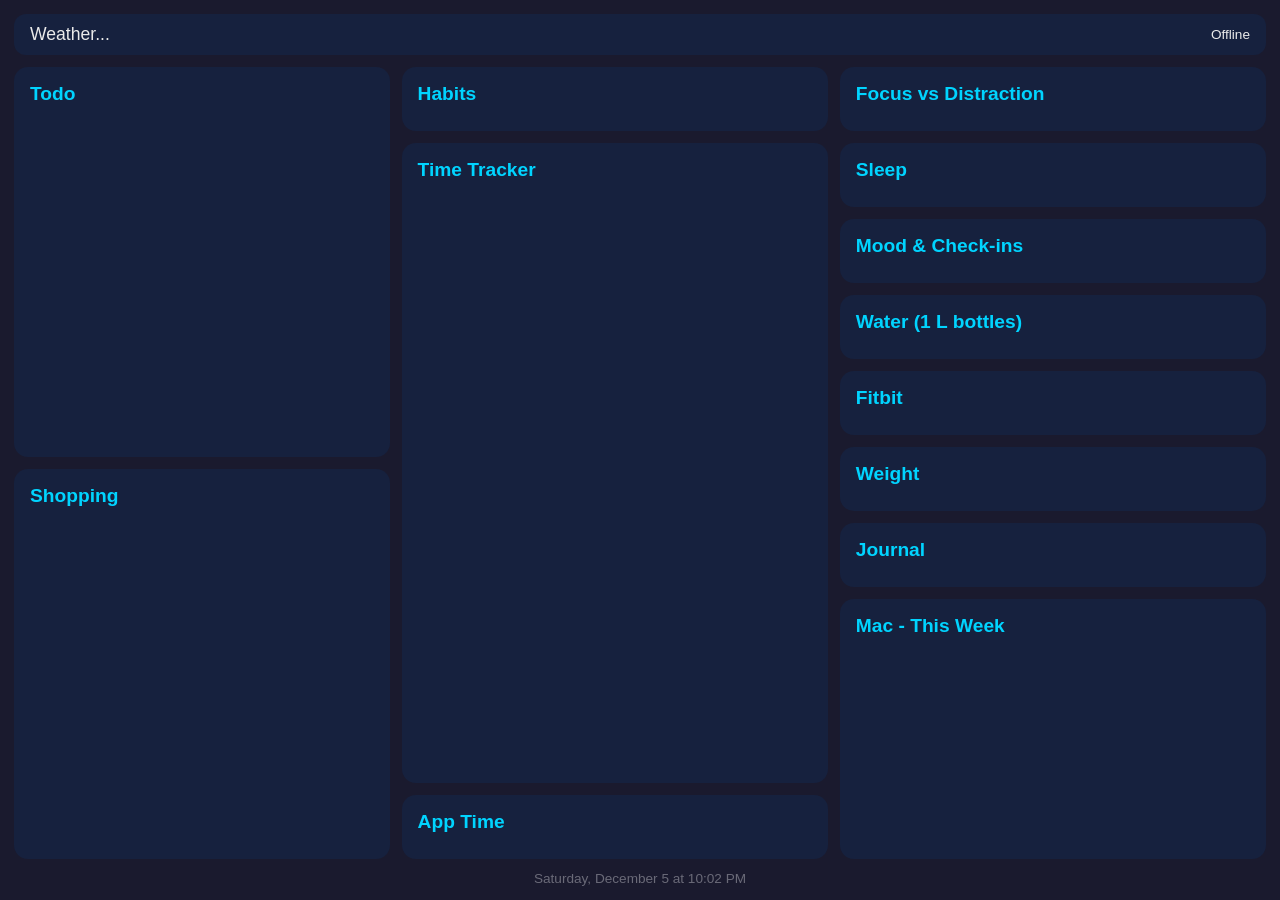
==== static/board.html @ 662f6fb8 "Add Fitbit sleep (bedtime/wake/duration) to health integration tracker.py: list the sleep data type " ====
<!DOCTYPE html>
<html lang="en">
<head>
    <meta charset="UTF-8">
    <meta name="viewport" content="width=device-width, initial-scale=1.0">
    <title>Board</title>
    <style>
        * { margin: 0; padding: 0; box-sizing: border-box; }
        body {
            font-family: -apple-system, BlinkMacSystemFont, "Segoe UI", Roboto, sans-serif;
            background: #1a1a2e; color: #eaeaea; height: 100vh; overflow: hidden;
            display: flex; flex-direction: column; padding: 14px; gap: 12px;
        }
        .bar {
            background: #16213e; border-radius: 12px; padding: 10px 16px;
            display: flex; justify-content: space-between; align-items: center;
            flex-shrink: 0;
        }
        .bar .weather { font-size: 1.1rem; }
        .bar .focus { color: #00d4ff; font-weight: 600; }
        .bar .net { font-size: 0.85rem; }
        .grid { flex: 1; display: grid; grid-template-columns: 30% 1fr 1fr; gap: 12px; overflow: hidden; min-height: 0; }
        .panel {
            background: #16213e; border-radius: 14px; padding: 16px;
            display: flex; flex-direction: column; overflow: hidden; min-height: 0;
        }
        .panel h2 { color: #00d4ff; font-size: 1.2rem; margin-bottom: 10px; flex-shrink: 0; }
        .list { list-style: none; overflow-y: auto; flex: 1; min-height: 0; }
        .list li { padding: 6px 0; font-size: 1rem; }
        .list li.done { color: #8a8a9a; text-decoration: line-through; }
        /* Columns that stack many panels scroll internally rather than clip. */
        .col2 { display: flex; flex-direction: column; gap: 12px; overflow-y: auto; min-height: 0; }
        /* Thin scrollbars so they don't dominate the board. */
        .col2::-webkit-scrollbar, .list::-webkit-scrollbar,
        #mac-week::-webkit-scrollbar, #checkins::-webkit-scrollbar { width: 6px; }
        .col2::-webkit-scrollbar-thumb, .list::-webkit-scrollbar-thumb,
        #mac-week::-webkit-scrollbar-thumb, #checkins::-webkit-scrollbar-thumb {
            background: #2a2f4a; border-radius: 3px;
        }
        /* Narrower screens: drop columns so panels stay readable. */
        @media (max-width: 1100px) {
            .grid { grid-template-columns: 34% 1fr; }
        }
        @media (max-width: 640px) {
            .grid { grid-template-columns: 1fr; overflow-y: auto; }
        }
        /* Lists column: Todo and Shopping share the height evenly. */
        .lists-col .panel { overflow: hidden; }
        .lists-col .list { max-height: none; }
        .habits { display: flex; flex-wrap: wrap; gap: 8px; }
        .habit { background: #0f3460; border-radius: 8px; padding: 6px 10px; font-size: 0.95rem; }
        .habit.done { color: #8a8a9a; text-decoration: line-through; }
        .habit .box { display: inline-block; width: 14px; height: 14px; border: 2px solid #6a7290;
            border-radius: 4px; margin-right: 6px; vertical-align: middle; }
        .habit.done .box { background: #00d4ff; border-color: #00d4ff; }
        .tracker-head { display: flex; justify-content: space-between; align-items: baseline; }
        .countdown { color: #eaeaea; }
        .checkin { padding: 4px 0; font-size: 0.95rem; }
        .checkin .t { color: #00d4ff; font-size: 0.8rem; margin-right: 6px; }
        .app-row { display: flex; justify-content: space-between; padding: 4px 0; }
        .app-row.over { color: #e94560; }
        .app-time { color: #00d4ff; }
        .app-row.over .app-time { color: #e94560; }
        .app-opens { color: #8a8a9a; font-size: 0.8rem; margin-left: 8px; }
        .empty { color: #8a8a9a; font-style: italic; }
        .clock { text-align: center; color: #6a6a78; font-size: 0.85rem; flex-shrink: 0; }
        .stat-row { display: flex; justify-content: space-between; padding: 3px 0; font-size: 0.95rem; }
        .stat-row .v { color: #00d4ff; }
        .fd-bar { height: 12px; border-radius: 6px; overflow: hidden; background: #e94560; margin: 8px 0; }
        .fd-bar > div { height: 100%; background: #00d4ff; }
        .sub { color: #8a8a9a; font-size: 0.85rem; }
        .warn { color: #e94560; }
        .good { color: #00d4ff; }
        .mid { color: #f5a623; }
        .weekrow { margin-top: 6px; }
        .weekrow .head { display: flex; justify-content: space-between; font-size: 0.9rem; }
        .bars { display: flex; align-items: flex-end; gap: 4px; height: 42px; margin-top: 4px; }
        .bars .col { flex: 1; display: flex; flex-direction: column; align-items: center; justify-content: flex-end; height: 100%; }
        .bars .b { width: 100%; background: #00d4ff; border-radius: 3px 3px 0 0; min-height: 3px; }
        .bars .b.empty { background: #2a2f4a; }
        .bars .d { font-size: 0.65rem; color: #6a6a78; margin-top: 2px; }
        .wbar-track { height: 16px; border-radius: 8px; background: #0f3460; overflow: hidden; margin-top: 6px; }
        .wbar-fill { height: 100%; background: #00d4ff; transition: width 0.3s; }
        .wbar-fill.full { background: #2ecc71; }
        .big { font-size: 1.4rem; }
        .big .v { color: #00d4ff; font-weight: 600; }
        .spark2 { display: flex; align-items: flex-end; gap: 3px; height: 46px; margin-top: 8px; }
        .spark2 .col { flex: 1; display: flex; align-items: flex-end; height: 100%; }
        .spark2 .b { width: 100%; background: #00d4ff; border-radius: 2px 2px 0 0; min-height: 3px; }
        .jentry { padding: 4px 0; border-top: 1px solid #22284a; font-size: 0.9rem; }
        .jentry:first-child { border-top: none; }
        .jentry .jd { color: #00d4ff; font-size: 0.75rem; margin-right: 6px; }
    </style>
</head>
<body>
    <div class="bar">
        <span class="weather" id="weather">Weather...</span>
        <span class="focus" id="focus"></span>
        <span class="net" id="net"></span>
    </div>

    <div class="grid">
        <div class="col2 lists-col">
            <div class="panel" style="flex:1 1 0">
                <h2>Todo</h2>
                <ul class="list" id="todo"></ul>
            </div>
            <div class="panel" style="flex:1 1 0">
                <h2>Shopping</h2>
                <ul class="list" id="shopping"></ul>
            </div>
        </div>
        <div class="col2">
            <div class="panel" style="flex:0 0 auto">
                <h2>Habits</h2>
                <div class="habits" id="habits"></div>
            </div>
            <div class="panel" style="flex:1">
                <div class="tracker-head">
                    <h2>Time Tracker</h2>
                    <span class="countdown" id="countdown"></span>
                </div>
                <div id="checkins" style="overflow-y:auto;flex:1"></div>
            </div>
            <div class="panel" style="flex:0 0 auto">
                <h2>App Time</h2>
                <div id="apps"></div>
            </div>
        </div>
        <div class="col2">
            <div class="panel" style="flex:0 0 auto">
                <h2>Focus vs Distraction</h2>
                <div id="focus-stats"></div>
            </div>
            <div class="panel" style="flex:0 0 auto">
                <h2>Sleep</h2>
                <div id="sleep"></div>
            </div>
            <div class="panel" style="flex:0 0 auto">
                <h2>Mood &amp; Check-ins</h2>
                <div id="mood-comp"></div>
            </div>
            <div class="panel" style="flex:0 0 auto">
                <h2>Water (1 L bottles)</h2>
                <div id="water"></div>
            </div>
            <div class="panel" style="flex:0 0 auto" id="health-panel" hidden>
                <h2>Fitbit</h2>
                <div id="health"></div>
            </div>
            <div class="panel" style="flex:0 0 auto">
                <h2 id="metric-h">Weight</h2>
                <div id="metric"></div>
            </div>
            <div class="panel" style="flex:0 0 auto">
                <h2>Journal</h2>
                <div id="journal"></div>
            </div>
            <div class="panel" style="flex:1">
                <h2>Mac - This Week</h2>
                <div id="mac-week" style="overflow-y:auto;flex:1"></div>
            </div>
        </div>
    </div>

    <div class="clock" id="clock"></div>

    <script>
        const $ = id => document.getElementById(id);

        function fmtDur(s) {
            const m = Math.floor(s / 60), h = Math.floor(m / 60), mm = m % 60;
            return h ? `${h}h ${mm}m` : `${mm}m`;
        }
        function fmtCountdown(s) {
            const m = Math.floor(s / 60), sec = s % 60;
            return `${String(m).padStart(2,"0")}:${String(sec).padStart(2,"0")}`;
        }
        function fmtClock(min) {
            if (min == null) return "--";
            const h = Math.floor((((min % 1440) + 1440) % 1440) / 60);
            const m = ((min % 60) + 60) % 60;
            return String(h).padStart(2,"0") + ":" + String(m).padStart(2,"0");
        }
        function fmtHrs(min) {
            if (min == null) return "--";
            const h = Math.floor(min / 60), m = min % 60;
            return h ? `${h}h ${m}m` : `${m}m`;
        }

        function renderFocusStats(fs) {
            const el = $("focus-stats");
            if (!fs || (!fs.focus_sec && !fs.distraction_sec)) {
                el.innerHTML = '<div class="empty">No data yet</div>'; return;
            }
            const f = fs.focus_sec, d = fs.distraction_sec, total = f + d || 1;
            const fpct = Math.round((f / total) * 100);
            el.innerHTML =
                `<div class="stat-row"><span class="good">Focus</span><span class="v">${fmtDur(f)}</span></div>` +
                `<div class="stat-row"><span class="warn">Distraction</span><span class="warn">${fmtDur(d)}</span></div>` +
                `<div class="fd-bar"><div style="width:${fpct}%"></div></div>` +
                (fs.longest_focus_sec ? `<div class="sub">Longest focus streak: ${fmtDur(fs.longest_focus_sec)}</div>` : "");
        }

        function renderSleep(sl) {
            const el = $("sleep");
            if (!sl || (sl.last_dur_min == null && !sl.in_bed)) {
                el.innerHTML = '<div class="empty">No sleep logged yet</div>'; return;
            }
            if (sl.last_dur_min == null && sl.in_bed) {
                el.innerHTML = '<div class="stat-row"><span class="mid">In bed now</span></div>'; return;
            }
            const reg = sl.regularity_min;
            const regCls = reg == null ? "sub" : (reg <= 30 ? "good" : (reg <= 60 ? "mid" : "warn"));
            const regTxt = reg == null ? "--" : `\u00b1${reg}m`;
            el.innerHTML =
                `<div class="stat-row"><span>Last night</span><span class="v">${fmtHrs(sl.last_dur_min)}</span></div>` +
                `<div class="stat-row"><span>Avg bedtime</span><span class="v">${fmtClock(sl.avg_bed_min)}</span></div>` +
                `<div class="stat-row"><span>Avg duration</span><span class="v">${fmtHrs(sl.avg_dur_min)}</span></div>` +
                `<div class="stat-row"><span>Regularity</span><span class="${regCls}">${regTxt}</span></div>` +
                (sl.in_bed ? '<div class="sub mid">Currently in bed</div>' : "");
        }

        function renderMoodComp(mood, comp) {
            const el = $("mood-comp");
            let html = "";
            if (mood) {
                html += `<div class="stat-row"><span>Mood</span><span class="v">${mood.latest}/5 (avg ${mood.avg})</span></div>`;
            } else {
                html += '<div class="stat-row"><span>Mood</span><span class="sub">none yet</span></div>';
            }
            if (comp && comp.expected > 0) {
                if (comp.behind) {
                    html += `<div class="stat-row"><span class="warn">\u26a0 Behind</span>` +
                        `<span class="warn">${comp.done}/${comp.expected} (${comp.percent}%)</span></div>`;
                } else {
                    const cls = comp.percent >= 90 ? "good" : "";
                    html += `<div class="stat-row"><span>Check-ins</span>` +
                        `<span class="${cls}">${comp.done}/${comp.expected} (${comp.percent}%)</span></div>`;
                }
                html += `<div class="stat-row"><span>Streak</span><span class="v">${comp.streak}d</span></div>`;
            }
            el.innerHTML = html;
        }

        function renderMacWeek(mw) {
            const el = $("mac-week");
            if (!mw || !mw.apps || mw.apps.length === 0) {
                el.innerHTML = '<div class="empty">No Mac data this week</div>'; return;
            }
            const days = mw.days || [];
            el.innerHTML = mw.apps.map(a => {
                const peak = Math.max(1, ...a.daily);
                const bars = a.daily.map((sec, i) => {
                    const h = sec > 0 ? Math.max(8, Math.round((sec / peak) * 100)) : 5;
                    const cls = sec > 0 ? "b" : "b empty";
                    return `<div class="col"><div class="${cls}" style="height:${h}%"></div><div class="d">${days[i] || ""}</div></div>`;
                }).join("");
                return `<div class="weekrow"><div class="head"><span>${a.app}</span>` +
                    `<span class="v">${fmtDur(a.seconds)}</span></div>` +
                    `<div class="bars">${bars}</div></div>`;
            }).join("");
        }

        function renderWater(w) {
            const el = $("water");
            if (!w) { el.innerHTML = '<div class="empty">No data</div>'; return; }
            const full = w.bottles >= w.goal;
            const b = Number(w.bottles).toFixed(1).replace(/\.0$/, "");
            el.innerHTML =
                `<div class="stat-row"><span>Today</span>` +
                `<span class="v">${b} / ${w.goal} bottles</span></div>` +
                `<div class="wbar-track"><div class="wbar-fill ${full ? "full" : ""}" style="width:${w.percent}%"></div></div>` +
                (full ? '<div class="sub good">Goal reached \u2713</div>' : "");
        }

        function renderHealth(h) {
            const panel = document.getElementById("health-panel");
            if (!h || !h.enabled) { panel.hidden = true; return; }
            panel.hidden = false;
            const el = $("health");
            const steps = h.steps ?? 0;
            const goal = h.steps_goal || 10000;
            const pct = Math.min(100, Math.round((steps / goal) * 100));
            const full = steps >= goal;
            let html =
                `<div class="stat-row"><span>Steps</span>` +
                `<span class="v">${steps.toLocaleString()} / ${goal.toLocaleString()}</span></div>` +
                `<div class="wbar-track"><div class="wbar-fill ${full ? "full" : ""}" style="width:${pct}%"></div></div>`;
            if (h.resting_hr != null) {
                html += `<div class="stat-row"><span>Resting HR</span><span class="v">${h.resting_hr} bpm</span></div>`;
            }
            if (h.active_minutes != null) {
                html += `<div class="stat-row"><span>Active minutes</span><span class="v">${h.active_minutes}m</span></div>`;
            }
            if (h.sleep) {
                const s = h.sleep;
                const fmtT = (iso) => {
                    const d = new Date(iso);
                    return isNaN(d) ? "--" : d.toLocaleTimeString([], { hour: "2-digit", minute: "2-digit" });
                };
                const dm = s.duration_min || 0;
                const dur = `${Math.floor(dm / 60)}h ${dm % 60}m`;
                html += `<div class="stat-row"><span>Sleep</span>` +
                    `<span class="v">${dur}</span></div>`;
                html += `<div class="stat-row"><span>${fmtT(s.bedtime)} \u2192 ${fmtT(s.waketime)}</span>` +
                    `<span class="sub">last night</span></div>`;
            }
            if (full) html += '<div class="sub good">Step goal reached \u2713</div>';
            el.innerHTML = html;
        }

        function renderMetric(m) {
            $("metric-h").textContent = (m && m.label) || "Metric";
            const el = $("metric");
            if (!m || m.latest == null) { el.innerHTML = '<div class="empty">No entries yet</div>'; return; }
            let chg = "";
            if (m.change != null && m.change !== 0) {
                const cls = m.change > 0 ? "warn" : "good";
                const arrow = m.change > 0 ? "\u2191" : "\u2193";
                chg = ` <span class="${cls}">${arrow}${Math.abs(m.change)}</span>`;
            }
            let html = `<div class="big"><span class="v">${m.latest}</span> ${m.unit || ""}${chg}</div>`;
            const pts = (m.points || []).slice(-20);
            if (pts.length >= 2) {
                const vals = pts.map(p => p.value);
                const lo = Math.min(...vals), hi = Math.max(...vals), span = (hi - lo) || 1;
                const bars = pts.map(p => {
                    const h = 15 + Math.round(((p.value - lo) / span) * 85);
                    return `<div class="col"><div class="b" style="height:${h}%" title="${p.date}: ${p.value}"></div></div>`;
                }).join("");
                html += `<div class="spark2">${bars}</div>`;
                html += `<div class="sub">range ${lo}\u2013${hi} ${m.unit || ""}</div>`;
            }
            el.innerHTML = html;
        }

        function esc(s) {
            const dv = document.createElement("div"); dv.textContent = s; return dv.innerHTML;
        }
        function fmtDay(dstr) {
            const d = new Date(dstr + "T00:00:00");
            return isNaN(d) ? dstr : d.toLocaleDateString(undefined, { month: "short", day: "numeric" });
        }
        function renderJournal(j) {
            const el = $("journal");
            const rows = (j && j.recent) || [];
            if (rows.length === 0) { el.innerHTML = '<div class="empty">No entries yet</div>'; return; }
            el.innerHTML = rows.map(e =>
                `<div class="jentry"><span class="jd">${fmtDay(e.date)}</span>${esc(e.text)}</div>`
            ).join("");
        }

        function renderList(el, items) {
            el.innerHTML = items.length
                ? items.map(i => `<li class="${i.done ? "done" : ""}">${i.done ? "\u2713 " : "\u2022 "}${i.text}</li>`).join("")
                : '<li class="empty">Nothing yet</li>';
        }

        async function refresh() {
            let d;
            try { d = await (await fetch("/api/board", { cache: "no-store" })).json(); }
            catch (e) { $("net").textContent = "Offline"; return; }

            $("weather").textContent = d.weather || "Weather unavailable";
            $("focus").textContent = d.focus ? "Focus: " + d.focus : "";
            $("net").textContent = "";

            renderList($("todo"), d.todo);
            renderList($("shopping"), d.shopping);

            $("habits").innerHTML = d.habits.map(h =>
                `<span class="habit ${h.done ? "done" : ""}"><span class="box"></span>${h.name}</span>`
            ).join("");

            // Countdown
            const cd = $("countdown");
            if (!d.is_awake) cd.textContent = "Sleeping";
            else if (d.next_in == null) cd.textContent = "";
            else cd.textContent = "next: " + fmtCountdown(Math.max(0, d.next_in));

            // Check-ins (newest first)
            $("checkins").innerHTML = d.checkins.length
                ? d.checkins.slice().reverse().map(e => {
                    const t = new Date(e.timestamp).toLocaleTimeString([], { hour: "2-digit", minute: "2-digit" });
                    return `<div class="checkin"><span class="t">${t}</span>${e.text}</div>`;
                }).join("")
                : '<div class="empty">No check-ins yet</div>';

            // App time
            $("apps").innerHTML = d.apps.length
                ? d.apps.map(a =>
                    `<div class="app-row ${a.over_limit ? "over" : ""}"><span>${a.app}</span>` +
                    `<span><span class="app-time">${fmtDur(a.seconds)}</span>` +
                    `<span class="app-opens">${a.opens}\u00d7</span></span></div>`
                ).join("")
                : '<div class="empty">None today</div>';

            renderFocusStats(d.focus_stats);
            renderSleep(d.sleep);
            renderMoodComp(d.mood, d.compliance);
            renderWater(d.water);
            renderHealth(d.health);
            renderMetric(d.metric);
            renderJournal(d.journal);
            renderMacWeek(d.mac_week);
        }

        function tickClock() {
            $("clock").textContent = new Date().toLocaleString(undefined,
                { weekday: "long", month: "long", day: "numeric",
                  hour: "2-digit", minute: "2-digit" });
        }

        setInterval(refresh, 5000);
        setInterval(tickClock, 1000);
        refresh(); tickClock();
    </script>
</body>
</html>
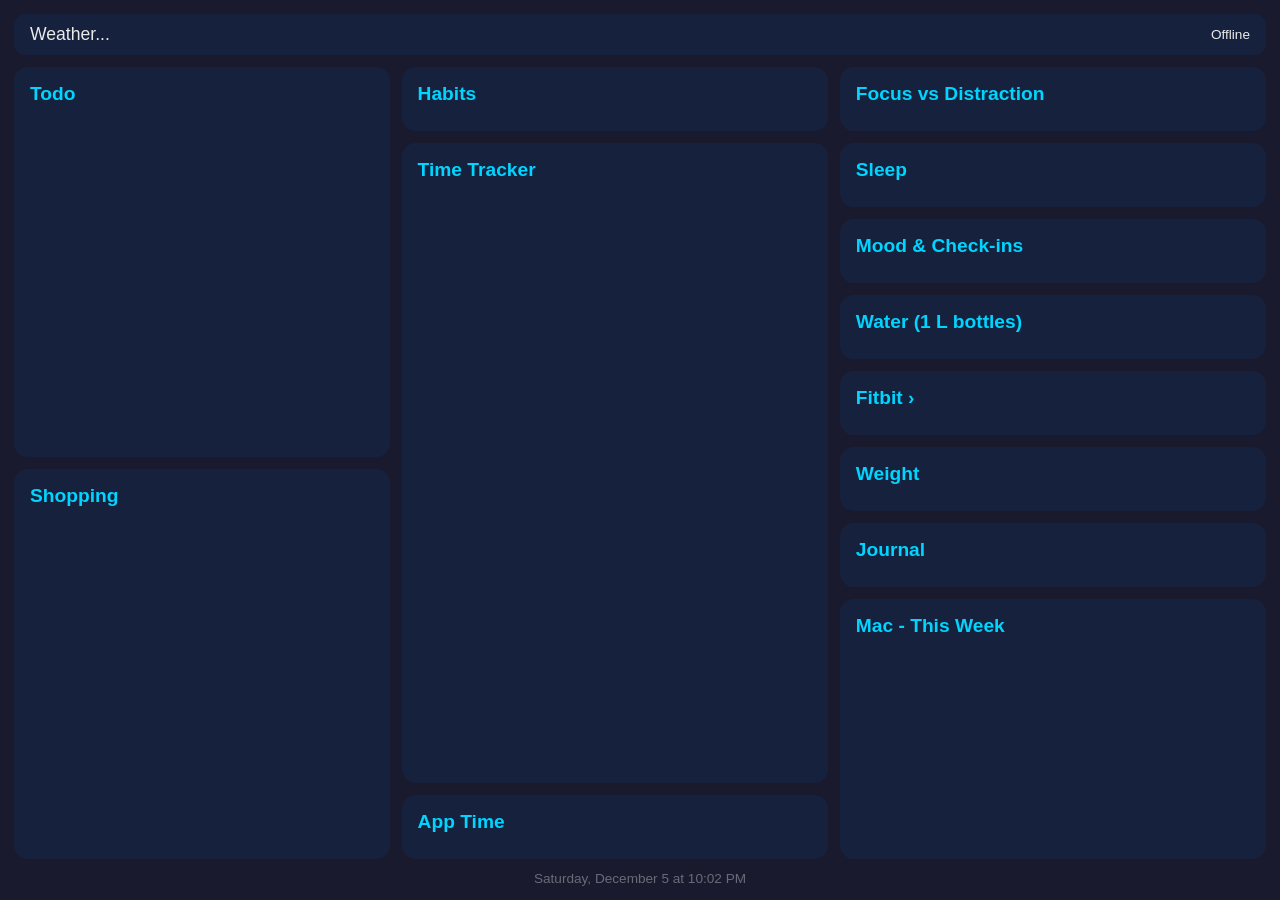
==== commit 1b04b5d4: "Health page: nav links, weekly trends, sleep stages, Fitbit sleep import - Links to /usage and /heal" ====
--- a/static/board.html
+++ b/static/board.html
@@ -145,7 +145,7 @@
                 <div id="water"></div>
             </div>
             <div class="panel" style="flex:0 0 auto" id="health-panel" hidden>
-                <h2>Fitbit</h2>
+                <h2><a id="health-link" href="#" style="color:#00d4ff;text-decoration:none">Fitbit &rsaquo;</a></h2>
                 <div id="health"></div>
             </div>
             <div class="panel" style="flex:0 0 auto">
@@ -274,10 +274,11 @@
                 (full ? '<div class="sub good">Goal reached \u2713</div>' : "");
         }
 
-        function renderHealth(h) {
+        function renderHealth(h, healthUrl) {
             const panel = document.getElementById("health-panel");
             if (!h || !h.enabled) { panel.hidden = true; return; }
             panel.hidden = false;
+            if (healthUrl) document.getElementById("health-link").href = healthUrl;
             const el = $("health");
             const steps = h.steps ?? 0;
             const goal = h.steps_goal || 10000;
@@ -400,7 +401,7 @@
             renderSleep(d.sleep);
             renderMoodComp(d.mood, d.compliance);
             renderWater(d.water);
-            renderHealth(d.health);
+            renderHealth(d.health, d.health_url);
             renderMetric(d.metric);
             renderJournal(d.journal);
             renderMacWeek(d.mac_week);
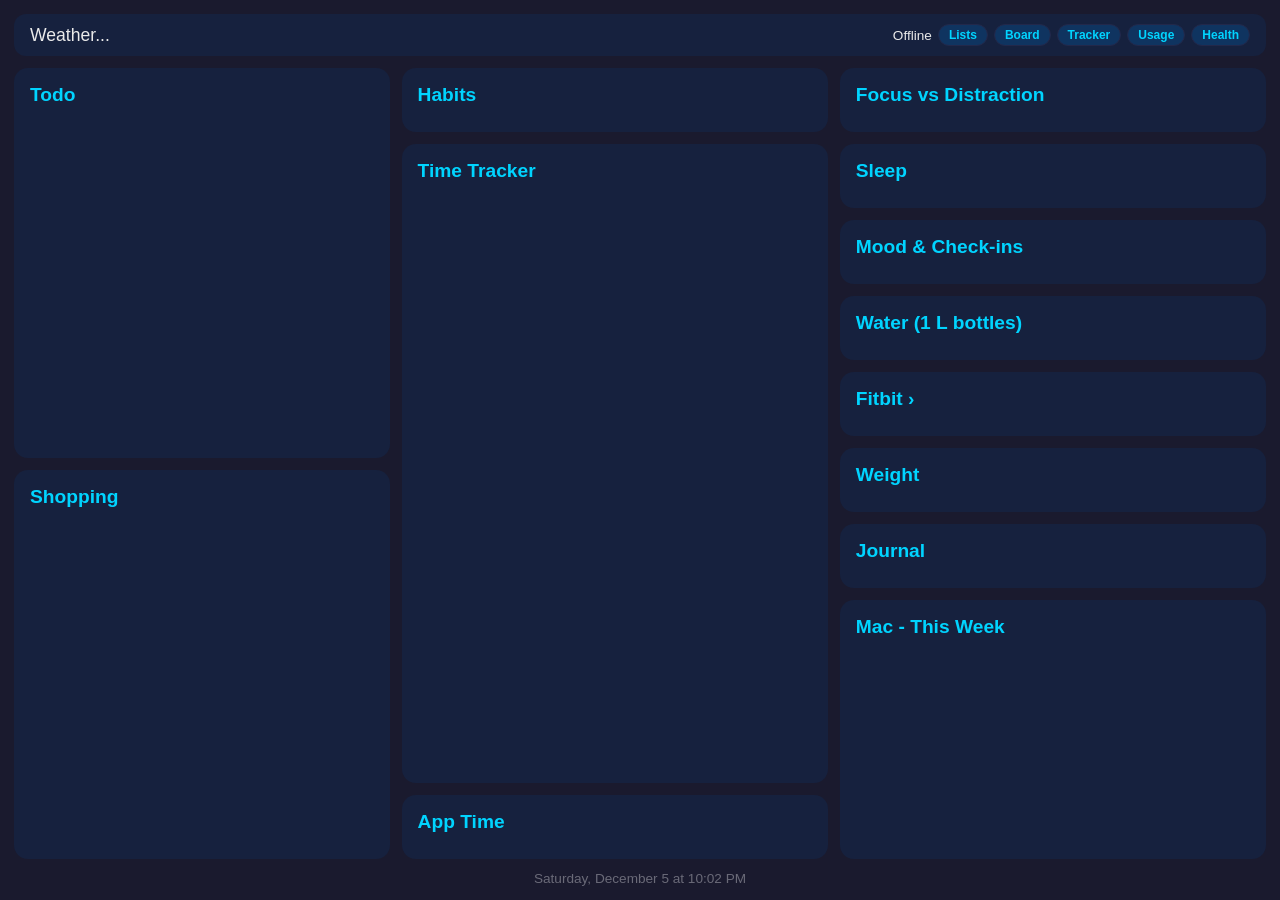
==== commit 34bb1ab2: "Add a consistent nav bar to every page Shared site nav (Lists, Board, Tracker, Usage, Health) on all" ====
--- a/static/board.html
+++ b/static/board.html
@@ -96,8 +96,33 @@
     <div class="bar">
         <span class="weather" id="weather">Weather...</span>
         <span class="focus" id="focus"></span>
-        <span class="net" id="net"></span>
+        <span style="display:flex;gap:6px;align-items:center">
+            <span class="net" id="net"></span>
+            <nav id="site-nav" style="display:flex;gap:6px"></nav>
+        </span>
     </div>
+    <script>
+    (function () {
+        var host = location.hostname, proto = location.protocol;
+        var p5000 = proto + "//" + host + ":5000", p5050 = proto + "//" + host + ":5050";
+        var here = location.port + location.pathname.replace(/\/$/, "");
+        var links = [
+            ["Lists", p5000 + "/", "5000"],
+            ["Board", p5000 + "/board", "5000/board"],
+            ["Tracker", p5050 + "/", "5050"],
+            ["Usage", p5050 + "/usage", "5050/usage"],
+            ["Health", p5050 + "/health", "5050/health"],
+        ];
+        document.getElementById("site-nav").innerHTML = links.map(function (l) {
+            var on = (here === l[2]);
+            var base = "padding:3px 10px;border-radius:999px;text-decoration:none;"
+                + "font-size:12px;font-weight:600;border:1px solid #22284a;";
+            var style = on ? base + "background:#00d4ff;color:#12122a;border-color:#00d4ff;"
+                           : base + "background:#0f3460;color:#00d4ff;";
+            return "<a href=\"" + l[1] + "\" style=\"" + style + "\">" + l[0] + "</a>";
+        }).join("");
+    })();
+    </script>
 
     <div class="grid">
         <div class="col2 lists-col">
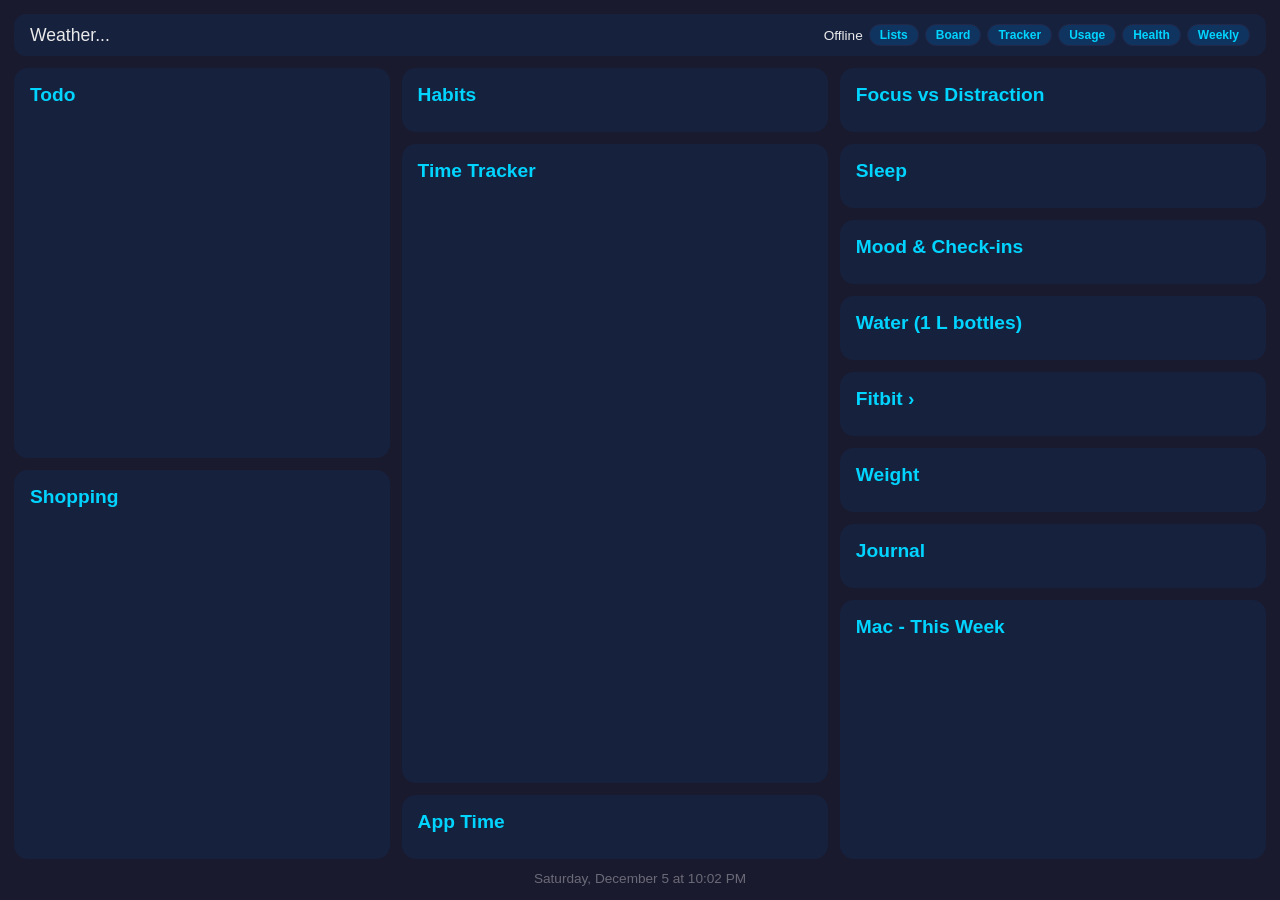
==== commit dbfd92ed: "Add a Weekly Review page New /weekly-review page: headline stat cards (focus, avg sleep + regularity" ====
--- a/static/board.html
+++ b/static/board.html
@@ -112,6 +112,7 @@
             ["Tracker", p5050 + "/", "5050"],
             ["Usage", p5050 + "/usage", "5050/usage"],
             ["Health", p5050 + "/health", "5050/health"],
+            ["Weekly", p5050 + "/weekly-review", "5050/weekly-review"],
         ];
         document.getElementById("site-nav").innerHTML = links.map(function (l) {
             var on = (here === l[2]);
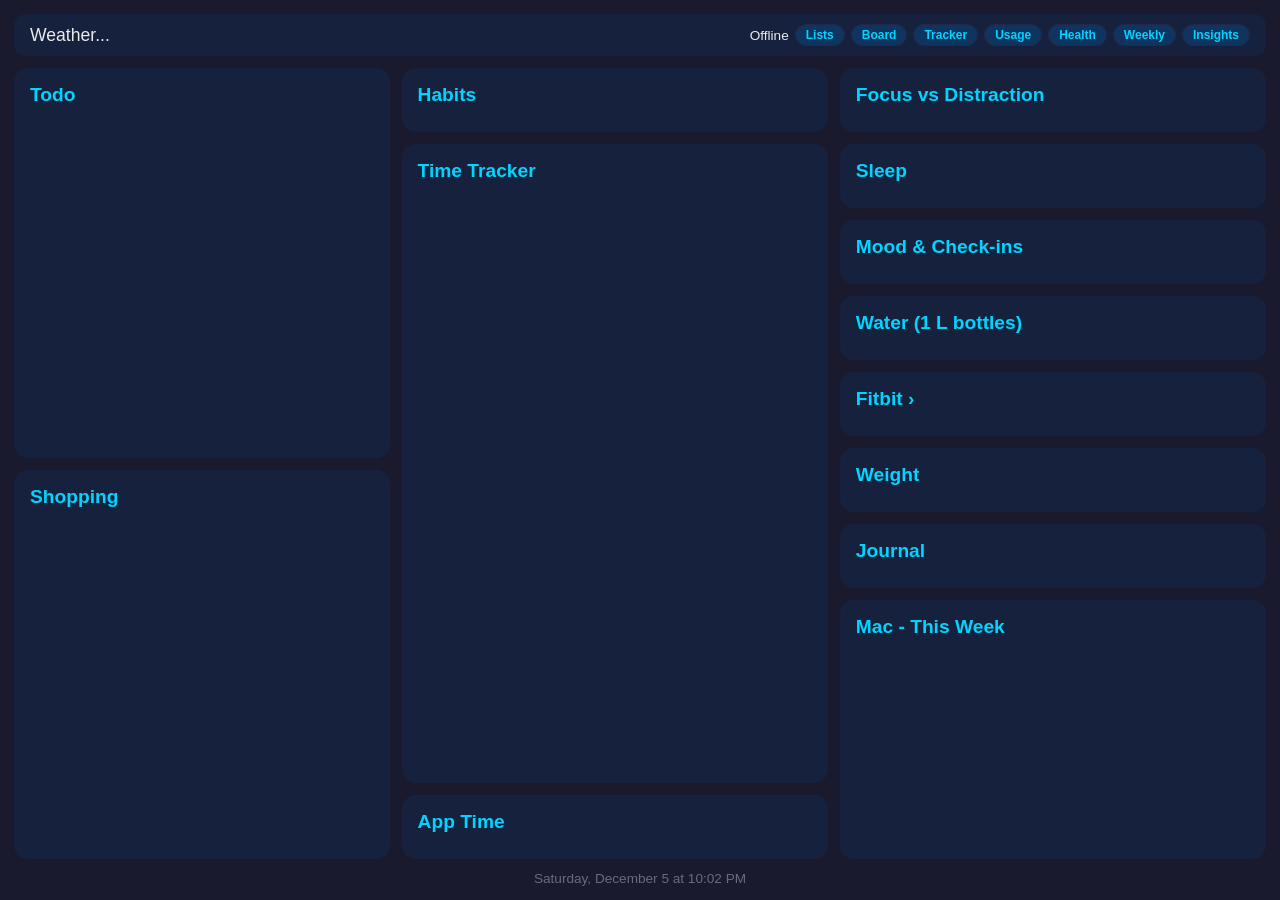
==== commit d8b6f21c: "Add /insights page: patterns + week-over-week deltas Cross-references the last 30 days of tracked da" ====
--- a/static/board.html
+++ b/static/board.html
@@ -6,6 +6,7 @@
     <title>Board</title>
     <style>
         * { margin: 0; padding: 0; box-sizing: border-box; }
+        html, body { height: 100%; }
         body {
             font-family: -apple-system, BlinkMacSystemFont, "Segoe UI", Roboto, sans-serif;
             background: #1a1a2e; color: #eaeaea; height: 100vh; overflow: hidden;
@@ -36,13 +37,6 @@
         .col2::-webkit-scrollbar-thumb, .list::-webkit-scrollbar-thumb,
         #mac-week::-webkit-scrollbar-thumb, #checkins::-webkit-scrollbar-thumb {
             background: #2a2f4a; border-radius: 3px;
-        }
-        /* Narrower screens: drop columns so panels stay readable. */
-        @media (max-width: 1100px) {
-            .grid { grid-template-columns: 34% 1fr; }
-        }
-        @media (max-width: 640px) {
-            .grid { grid-template-columns: 1fr; overflow-y: auto; }
         }
         /* Lists column: Todo and Shopping share the height evenly. */
         .lists-col .panel { overflow: hidden; }
@@ -90,6 +84,44 @@
         .jentry { padding: 4px 0; border-top: 1px solid #22284a; font-size: 0.9rem; }
         .jentry:first-child { border-top: none; }
         .jentry .jd { color: #00d4ff; font-size: 0.75rem; margin-right: 6px; }
+
+        /* ================= Responsive (Mac windows + phones) =================
+           On big screens the board stays a fixed, full-height, no-scroll
+           dashboard (the Pi display). Below 1200px we stop cramming everything
+           into one screen height: the PAGE scrolls, columns dissolve, and each
+           panel sizes to its content in a comfortable auto-fill card grid.
+           These rules live last so they override the base layout. */
+        @media (max-width: 1200px) {
+            html, body { height: auto; }
+            body { height: auto; min-height: 100vh; overflow-y: auto; }
+            .grid {
+                display: grid; flex: none; overflow: visible;
+                grid-template-columns: repeat(auto-fill, minmax(300px, 1fr));
+                grid-auto-rows: max-content; gap: 14px;
+            }
+            /* Columns become transparent so their panels join the card grid. */
+            .col2 { display: contents; }
+            /* Panels size to content instead of flexing to fill a fixed height. */
+            .panel { flex: none !important; overflow: visible; }
+            .lists-col .panel { overflow: visible; }
+            /* Scrollable lists get a sane cap instead of chasing screen height. */
+            .list, .lists-col .list, #checkins, #mac-week {
+                max-height: 340px; overflow-y: auto;
+            }
+        }
+        /* Phone: single column, larger touch-friendly text, more breathing room. */
+        @media (max-width: 640px) {
+            body { padding: 10px; gap: 10px; }
+            .grid { grid-template-columns: 1fr; gap: 12px; }
+            .bar { flex-wrap: wrap; gap: 8px 12px; }
+            .bar .weather { font-size: 1rem; }
+            .panel { padding: 16px; border-radius: 16px; }
+            .panel h2 { font-size: 1.25rem; margin-bottom: 12px; }
+            .list li, .checkin, .stat-row, .app-row, .habit { font-size: 1.05rem; }
+            .list li { padding: 8px 0; }
+            .habit { padding: 8px 12px; }
+            .list, .lists-col .list, #checkins, #mac-week { max-height: 55vh; }
+        }
     </style>
 </head>
 <body>
@@ -113,6 +145,7 @@
             ["Usage", p5050 + "/usage", "5050/usage"],
             ["Health", p5050 + "/health", "5050/health"],
             ["Weekly", p5050 + "/weekly-review", "5050/weekly-review"],
+            ["Insights", p5050 + "/insights", "5050/insights"],
         ];
         document.getElementById("site-nav").innerHTML = links.map(function (l) {
             var on = (here === l[2]);
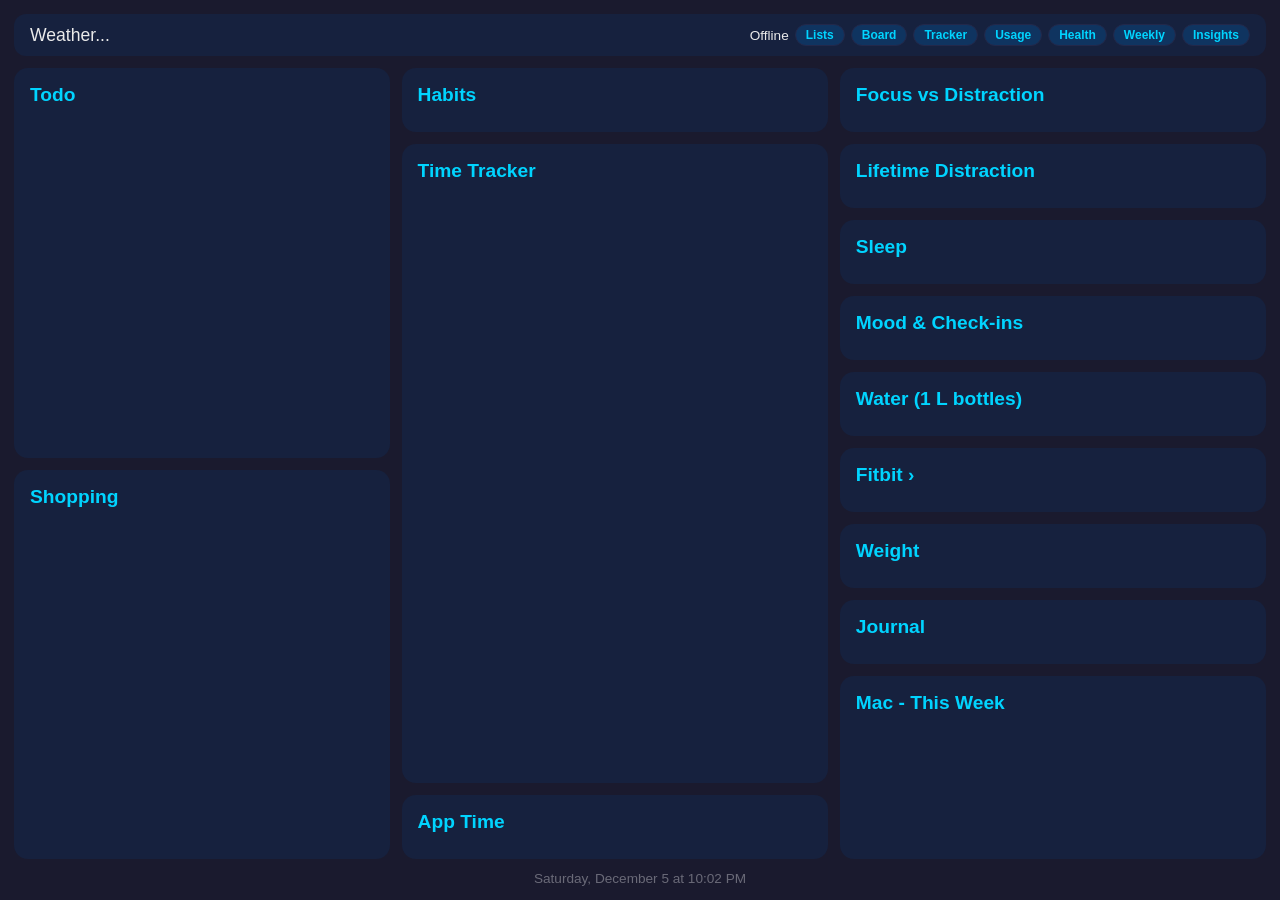
==== commit 3af3342d: "Board: lifetime distraction card (total, per-app, days, daily avg) Sums all-time distraction usage (" ====
--- a/static/board.html
+++ b/static/board.html
@@ -192,6 +192,10 @@
                 <div id="focus-stats"></div>
             </div>
             <div class="panel" style="flex:0 0 auto">
+                <h2>Lifetime Distraction</h2>
+                <div id="lifetime-distraction"></div>
+            </div>
+            <div class="panel" style="flex:0 0 auto">
                 <h2>Sleep</h2>
                 <div id="sleep"></div>
             </div>
@@ -259,6 +263,23 @@
                 `<div class="stat-row"><span class="warn">Distraction</span><span class="warn">${fmtDur(d)}</span></div>` +
                 `<div class="fd-bar"><div style="width:${fpct}%"></div></div>` +
                 (fs.longest_focus_sec ? `<div class="sub">Longest focus streak: ${fmtDur(fs.longest_focus_sec)}</div>` : "");
+        }
+
+        function renderLifetimeDistraction(ld) {
+            const el = $("lifetime-distraction");
+            if (!ld || !ld.total_sec) {
+                el.innerHTML = '<div class="empty">No distraction logged yet</div>'; return;
+            }
+            const apps = (ld.apps || [])
+                .map(a => `<div class="app-row"><span>${a.app}</span>` +
+                    `<span class="app-time">${fmtDur(a.seconds)}</span></div>`).join("");
+            const ctx = ld.days
+                ? `<div class="sub">${fmtDur(ld.total_sec)} across ${ld.days} ` +
+                  `day${ld.days === 1 ? "" : "s"} \u00b7 avg ${fmtDur(ld.avg_sec)}/day</div>`
+                : "";
+            el.innerHTML =
+                `<div class="big"><span class="v">${fmtDur(ld.total_sec)}</span></div>` +
+                ctx + apps;
         }
 
         function renderSleep(sl) {
@@ -457,6 +478,7 @@
                 : '<div class="empty">None today</div>';
 
             renderFocusStats(d.focus_stats);
+            renderLifetimeDistraction(d.lifetime_distraction);
             renderSleep(d.sleep);
             renderMoodComp(d.mood, d.compliance);
             renderWater(d.water);
